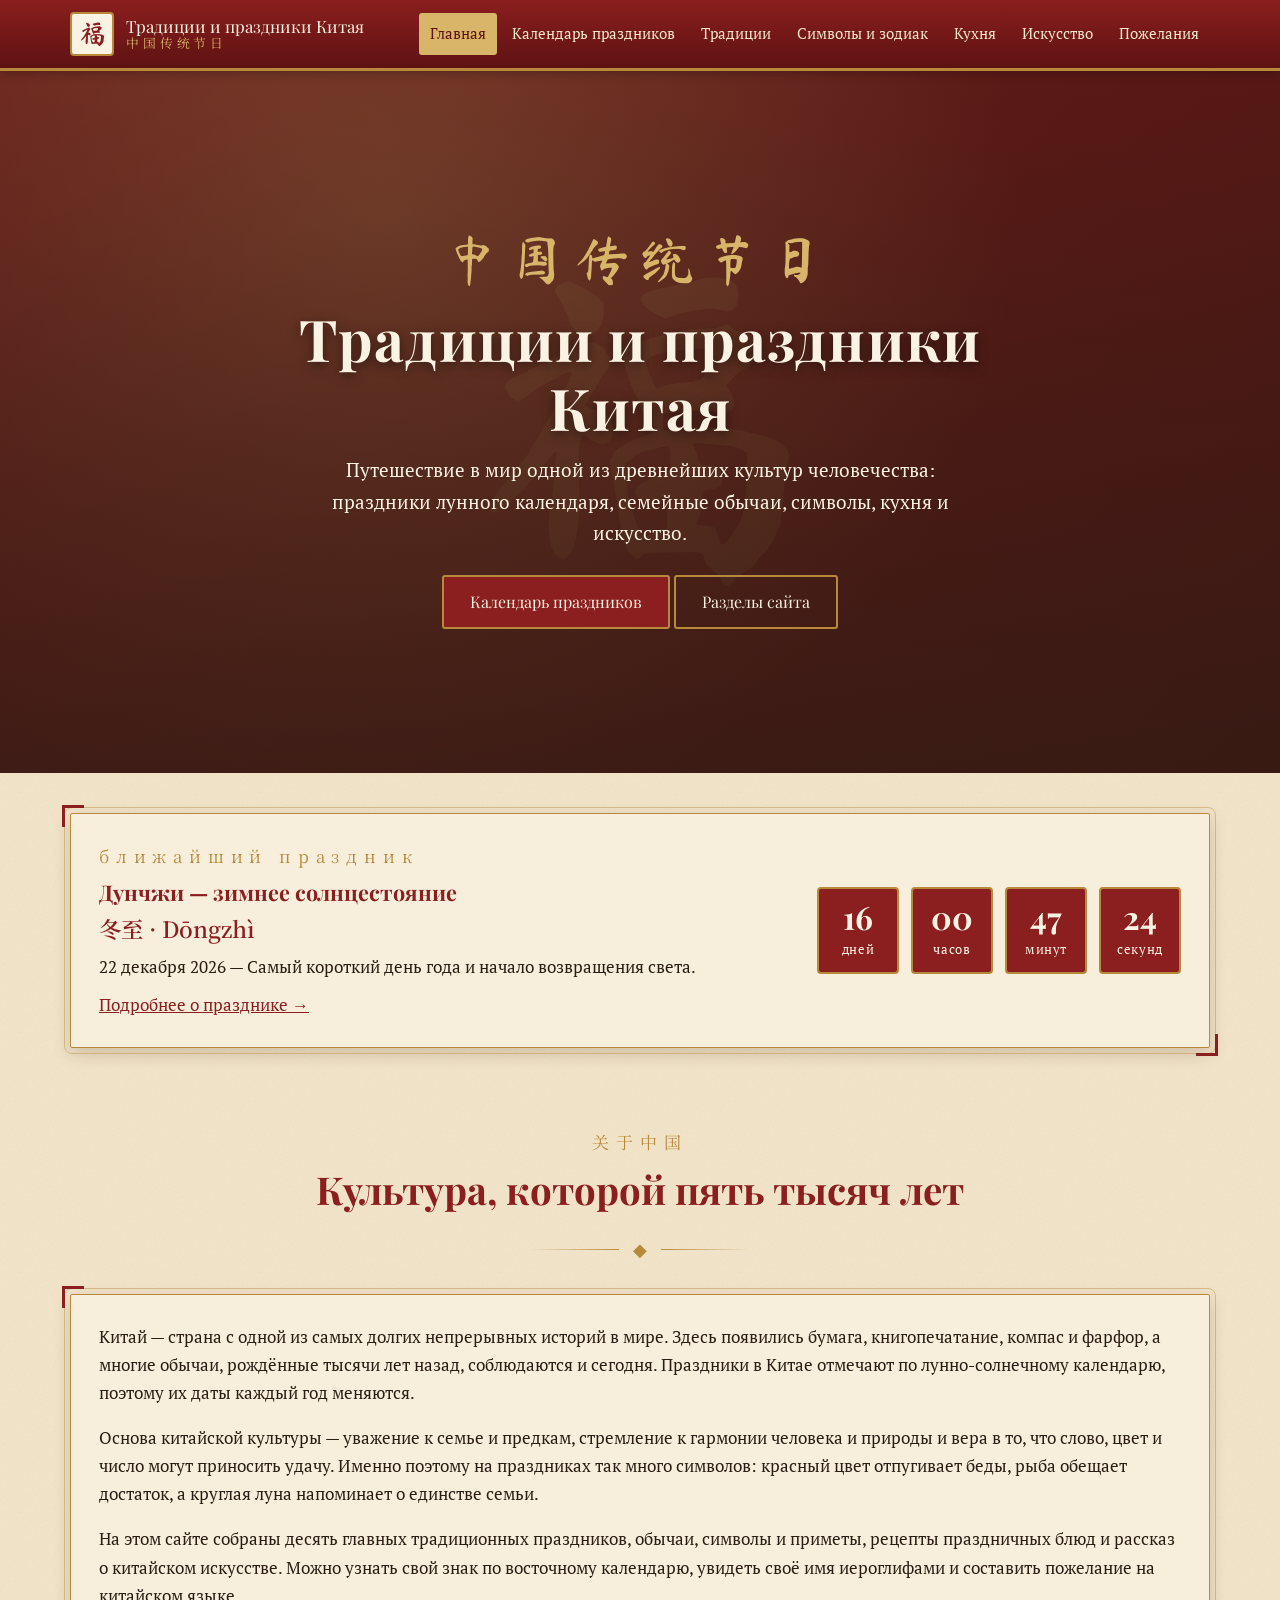
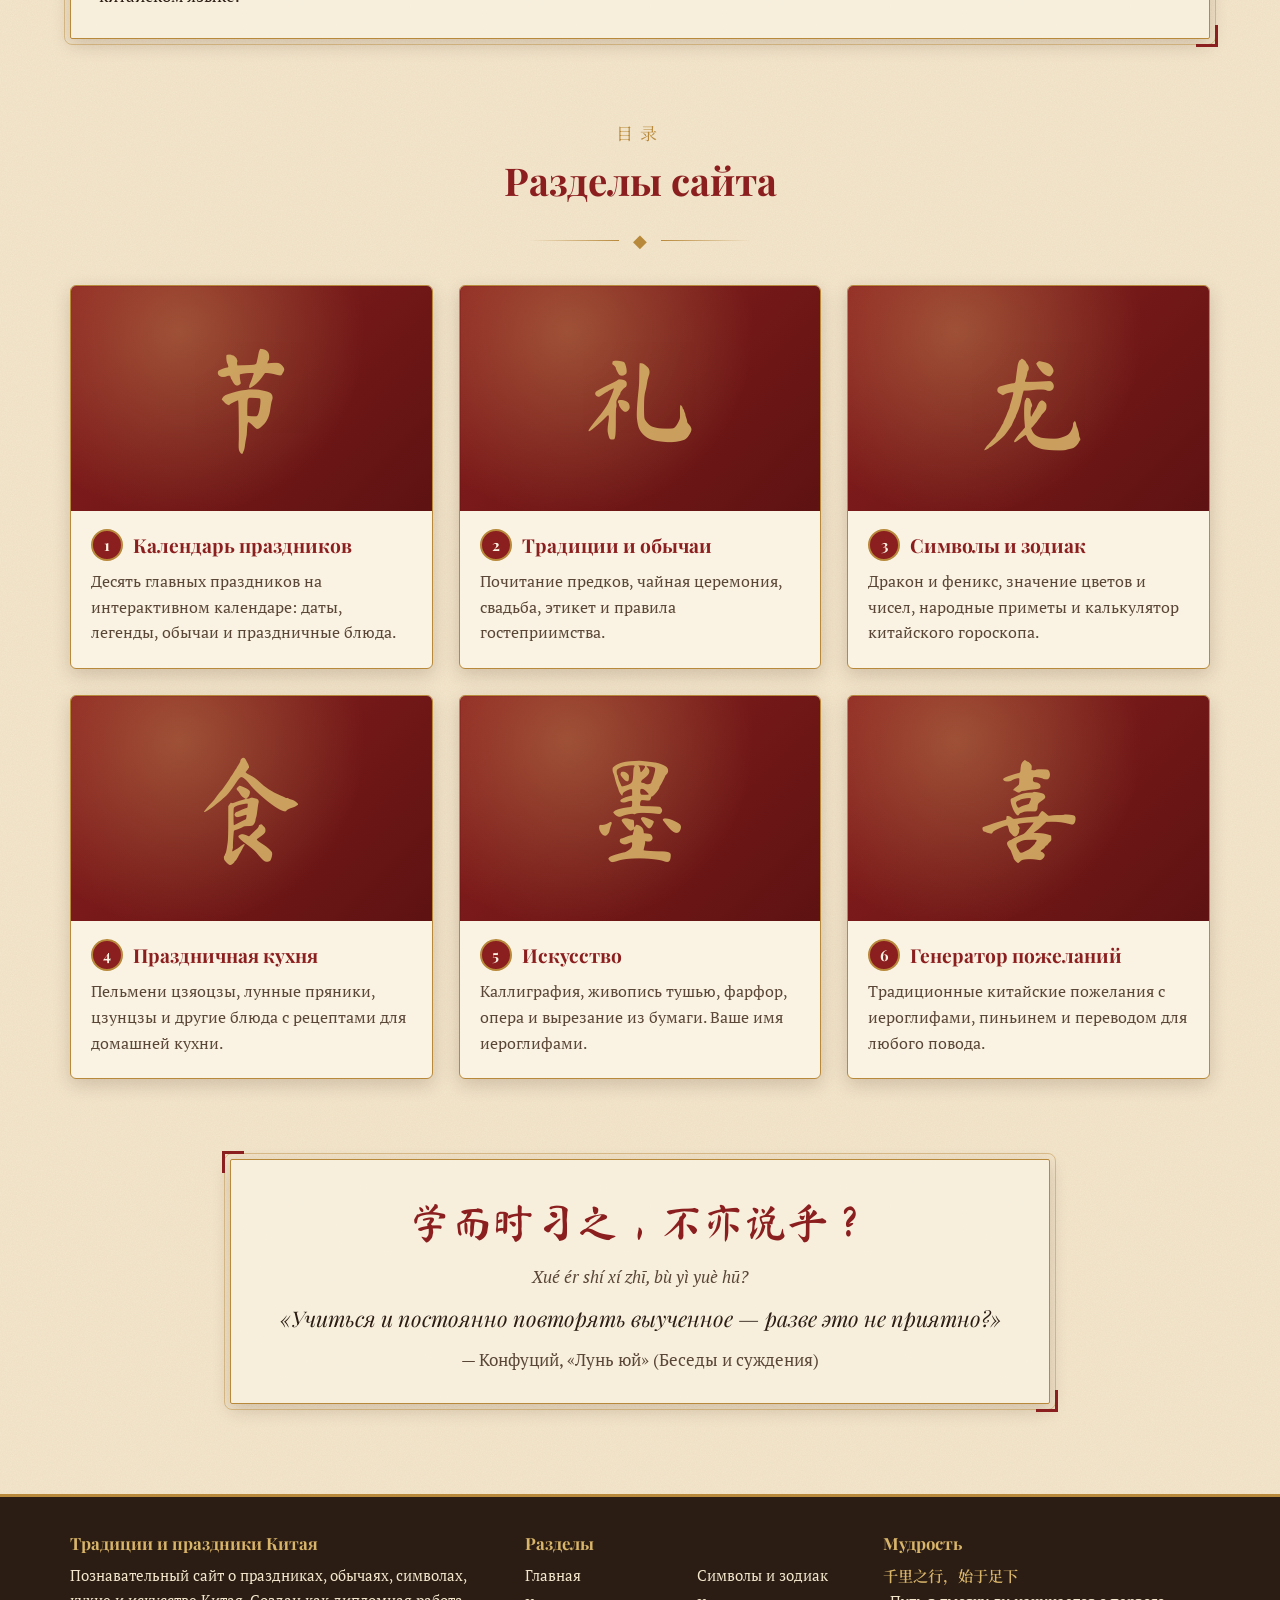
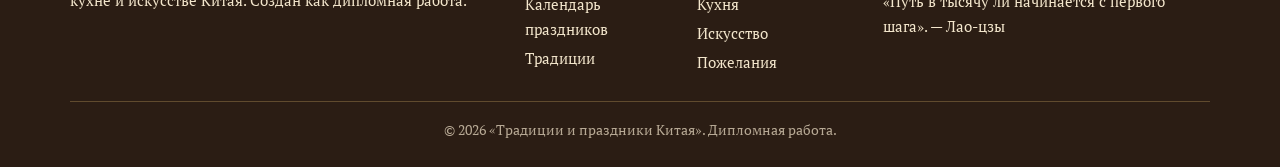
==== index.html @ 83b252d3 "Сайт «Традиции и праздники Китая»: 7 страниц, календарь, гороскоп, кухня, имя по-китайски, пожелания" ====
<!DOCTYPE html>
<html lang="ru">
<head>
  <meta charset="UTF-8">
  <meta name="viewport" content="width=device-width, initial-scale=1.0">
  <title>Главная — Традиции и праздники Китая</title>
  <meta name="description" content="Традиции и праздники Китая: календарь праздников, обычаи, символы, кухня и искусство Китая.">
  <link rel="icon" href="assets/favicon.svg" type="image/svg+xml">
  <link rel="preconnect" href="https://fonts.googleapis.com">
  <link rel="preconnect" href="https://fonts.gstatic.com" crossorigin>
  <link href="https://fonts.googleapis.com/css2?family=Ma+Shan+Zheng&family=Noto+Serif+SC:wght@400;600&family=PT+Serif:ital,wght@0,400;0,700;1,400&family=Playfair+Display:wght@500;700&display=swap" rel="stylesheet">
  <link rel="stylesheet" href="css/style.css">
</head>
<body>
  <header class="site-header">
    <div class="container">
      <a class="logo" href="index.html">
        <span class="logo-seal">福</span>
        <span class="logo-text">Традиции и праздники Китая<small>中国传统节日</small></span>
      </a>
      <button class="nav-toggle" aria-label="Открыть меню" aria-expanded="false">☰</button>
      <nav class="nav">
        <ul>
          <li><a href="index.html" class="active">Главная</a></li>
          <li><a href="holidays.html">Календарь праздников</a></li>
          <li><a href="traditions.html">Традиции</a></li>
          <li><a href="symbols.html">Символы и зодиак</a></li>
          <li><a href="cuisine.html">Кухня</a></li>
          <li><a href="art.html">Искусство</a></li>
          <li><a href="wishes.html">Пожелания</a></li>
        </ul>
      </nav>
    </div>
  </header>

  <main>
    <section class="hero">
      <div class="photo" data-img="assets/img/hero.jpg" data-glyph="福"></div>
      <div class="hero-content">
        <div class="hero-cn">中国传统节日</div>
        <h1>Традиции и праздники Китая</h1>
        <p>Путешествие в мир одной из древнейших культур человечества: праздники лунного календаря, семейные обычаи, символы, кухня и искусство.</p>
        <a class="btn" href="holidays.html">Календарь праздников</a>
        <a class="btn btn-outline" href="#sections">Разделы сайта</a>
      </div>
    </section>

    <section>
      <div class="container">
        <div class="frame countdown reveal" data-countdown>
          <div class="countdown-info">
            <span class="eyebrow">ближайший праздник</span>
            <h3 class="cd-name">Праздник</h3>
            <div class="cn cd-cn"></div>
            <p class="cd-date" style="margin:6px 0 10px"></p>
            <a class="cd-link" href="holidays.html">Подробнее о празднике →</a>
          </div>
          <div class="countdown-timer" aria-live="polite">
            <div class="cd-unit"><b data-days>0</b><span>дней</span></div>
            <div class="cd-unit"><b data-hours>00</b><span>часов</span></div>
            <div class="cd-unit"><b data-minutes>00</b><span>минут</span></div>
            <div class="cd-unit"><b data-seconds>00</b><span>секунд</span></div>
          </div>
        </div>
      </div>
    </section>

    <section>
      <div class="container">
        <div class="section-title reveal">
          <span class="eyebrow">关于中国</span>
          <h2>Культура, которой пять тысяч лет</h2>
          <div class="divider"><span>◆</span></div>
        </div>
        <div class="frame reveal">
          <p>Китай — страна с одной из самых долгих непрерывных историй в мире. Здесь появились бумага, книгопечатание, компас и фарфор, а многие обычаи, рождённые тысячи лет назад, соблюдаются и сегодня. Праздники в Китае отмечают по лунно-солнечному календарю, поэтому их даты каждый год меняются.</p>
          <p>Основа китайской культуры — уважение к семье и предкам, стремление к гармонии человека и природы и вера в то, что слово, цвет и число могут приносить удачу. Именно поэтому на праздниках так много символов: красный цвет отпугивает беды, рыба обещает достаток, а круглая луна напоминает о единстве семьи.</p>
          <p style="margin:0">На этом сайте собраны десять главных традиционных праздников, обычаи, символы и приметы, рецепты праздничных блюд и рассказ о китайском искусстве. Можно узнать свой знак по восточному календарю, увидеть своё имя иероглифами и составить пожелание на китайском языке.</p>
        </div>
      </div>
    </section>

    <section id="sections">
      <div class="container">
        <div class="section-title reveal">
          <span class="eyebrow">目录</span>
          <h2>Разделы сайта</h2>
          <div class="divider"><span>◆</span></div>
        </div>
        <div class="cards cards-3">
          <a class="card reveal" href="holidays.html">
            <div class="photo" data-img="assets/img/holidays.jpg" data-glyph="节"></div>
            <div class="card-body">
              <div class="card-title"><span class="num">1</span><h3>Календарь праздников</h3></div>
              <p>Десять главных праздников на интерактивном календаре: даты, легенды, обычаи и праздничные блюда.</p>
            </div>
          </a>
          <a class="card reveal" href="traditions.html">
            <div class="photo" data-img="assets/img/traditions.jpg" data-glyph="礼"></div>
            <div class="card-body">
              <div class="card-title"><span class="num">2</span><h3>Традиции и обычаи</h3></div>
              <p>Почитание предков, чайная церемония, свадьба, этикет и правила гостеприимства.</p>
            </div>
          </a>
          <a class="card reveal" href="symbols.html">
            <div class="photo" data-img="assets/img/symbols.jpg" data-glyph="龙"></div>
            <div class="card-body">
              <div class="card-title"><span class="num">3</span><h3>Символы и зодиак</h3></div>
              <p>Дракон и феникс, значение цветов и чисел, народные приметы и калькулятор китайского гороскопа.</p>
            </div>
          </a>
          <a class="card reveal" href="cuisine.html">
            <div class="photo" data-img="assets/img/cuisine.jpg" data-glyph="食"></div>
            <div class="card-body">
              <div class="card-title"><span class="num">4</span><h3>Праздничная кухня</h3></div>
              <p>Пельмени цзяоцзы, лунные пряники, цзунцзы и другие блюда с рецептами для домашней кухни.</p>
            </div>
          </a>
          <a class="card reveal" href="art.html">
            <div class="photo" data-img="assets/img/art.jpg" data-glyph="墨"></div>
            <div class="card-body">
              <div class="card-title"><span class="num">5</span><h3>Искусство</h3></div>
              <p>Каллиграфия, живопись тушью, фарфор, опера и вырезание из бумаги. Ваше имя иероглифами.</p>
            </div>
          </a>
          <a class="card reveal" href="wishes.html">
            <div class="photo" data-img="assets/img/wishes.jpg" data-glyph="喜"></div>
            <div class="card-body">
              <div class="card-title"><span class="num">6</span><h3>Генератор пожеланий</h3></div>
              <p>Традиционные китайские пожелания с иероглифами, пиньинем и переводом для любого повода.</p>
            </div>
          </a>
        </div>
      </div>
    </section>

    <section>
      <div class="container">
        <div class="frame quote reveal">
          <div class="cn-quote">学而时习之，不亦说乎？</div>
          <div class="pinyin">Xué ér shí xí zhī, bù yì yuè hū?</div>
          <blockquote>«Учиться и постоянно повторять выученное — разве это не приятно?»</blockquote>
          <cite>— Конфуций, «Лунь юй» (Беседы и суждения)</cite>
        </div>
      </div>
    </section>
  </main>

  <footer class="site-footer">
    <div class="container">
      <div class="footer-grid">
        <div>
          <h4>Традиции и праздники Китая</h4>
          <p>Познавательный сайт о праздниках, обычаях, символах, кухне и искусстве Китая. Создан как дипломная работа.</p>
        </div>
        <div>
          <h4>Разделы</h4>
          <ul>
            <li><a href="index.html">Главная</a></li>
            <li><a href="holidays.html">Календарь праздников</a></li>
            <li><a href="traditions.html">Традиции</a></li>
            <li><a href="symbols.html">Символы и зодиак</a></li>
            <li><a href="cuisine.html">Кухня</a></li>
            <li><a href="art.html">Искусство</a></li>
            <li><a href="wishes.html">Пожелания</a></li>
          </ul>
        </div>
        <div>
          <h4>Мудрость</h4>
          <p><span class="cn">千里之行，始于足下</span><br>«Путь в тысячу ли начинается с первого шага». — Лао-цзы</p>
        </div>
      </div>
      <div class="copyright">© <span id="year">2026</span> «Традиции и праздники Китая». Дипломная работа.</div>
    </div>
  </footer>

  <button class="to-top" aria-label="Наверх" title="Наверх">上</button>

  <script src="js/holidays-data.js"></script>
  <script src="js/main.js"></script>
  <script>document.getElementById("year").textContent = new Date().getFullYear();</script>
</body>
</html>
---- css/style.css ----
/* =========================================================
   «Традиции и праздники Китая» — общий стиль сайта
   Палитра: пергамент, бордовый, золото, тушь
   ========================================================= */

:root {
  --parchment: #f3e6cc;
  --parchment-light: #faf3e3;
  --parchment-dark: #e6d3ae;
  --burgundy: #8b1e1e;
  --burgundy-dark: #5e1212;
  --gold: #b8893b;
  --gold-light: #d9b56a;
  --ink: #2b1d14;
  --ink-soft: #5a4636;
  --jade: #3f6b5a;

  --font-head: "Playfair Display", "PT Serif", Georgia, serif;
  --font-body: "PT Serif", Georgia, serif;
  --font-brush: "Ma Shan Zheng", "Noto Serif SC", serif;
  --font-cn: "Noto Serif SC", "Songti SC", serif;

  --radius: 6px;
  --shadow: 0 6px 18px rgba(60, 30, 10, 0.18);
  --container: 1180px;
}

*,
*::before,
*::after { box-sizing: border-box; }

html { scroll-behavior: smooth; }

body {
  margin: 0;
  font-family: var(--font-body);
  font-size: 17px;
  line-height: 1.65;
  color: var(--ink);
  background-color: var(--parchment);
  /* бумажная фактура */
  background-image:
    url("data:image/svg+xml,%3Csvg xmlns='http://www.w3.org/2000/svg' width='240' height='240'%3E%3Cfilter id='n'%3E%3CfeTurbulence type='fractalNoise' baseFrequency='0.8' numOctaves='3' stitchTiles='stitch'/%3E%3CfeColorMatrix values='0 0 0 0 0.45 0 0 0 0 0.3 0 0 0 0 0.15 0 0 0 0.09 0'/%3E%3C/filter%3E%3Crect width='100%25' height='100%25' filter='url(%23n)'/%3E%3C/svg%3E"),
    linear-gradient(180deg, var(--parchment-light) 0%, var(--parchment) 400px);
  background-repeat: repeat, no-repeat;
}

img { max-width: 100%; display: block; }
a { color: var(--burgundy); }
a:hover { color: var(--burgundy-dark); }

h1, h2, h3, h4 {
  font-family: var(--font-head);
  color: var(--burgundy);
  line-height: 1.2;
  margin: 0 0 0.6em;
}
h1 { font-size: clamp(2.2rem, 5vw, 3.6rem); letter-spacing: 0.02em; }
h2 { font-size: clamp(1.7rem, 3.5vw, 2.4rem); }
h3 { font-size: 1.35rem; }
p { margin: 0 0 1em; }

.cn {
  font-family: var(--font-cn);
  color: var(--burgundy);
  font-weight: 600;
}
.brush { font-family: var(--font-brush); font-weight: 400; }
.pinyin { font-style: italic; color: var(--ink-soft); }

.container {
  width: 100%;
  max-width: var(--container);
  margin: 0 auto;
  padding: 0 20px;
}

/* ---------- Шапка и меню ---------- */
.site-header {
  position: sticky;
  top: 0;
  z-index: 50;
  background: linear-gradient(180deg, var(--burgundy) 0%, var(--burgundy-dark) 100%);
  border-bottom: 3px solid var(--gold);
  box-shadow: 0 2px 10px rgba(0, 0, 0, 0.25);
}
.site-header .container {
  display: flex;
  align-items: center;
  justify-content: space-between;
  gap: 16px;
  min-height: 68px;
}
.logo {
  display: flex;
  align-items: center;
  gap: 12px;
  text-decoration: none;
  color: var(--parchment-light);
}
.logo-seal {
  width: 44px;
  height: 44px;
  display: grid;
  place-items: center;
  background: var(--parchment-light);
  color: var(--burgundy);
  border: 2px solid var(--gold);
  border-radius: 4px;
  font-family: var(--font-brush);
  font-size: 1.7rem;
  line-height: 1;
}
.logo-text {
  font-family: var(--font-head);
  font-size: 1.05rem;
  line-height: 1.15;
  color: var(--parchment-light);
}
.logo-text small {
  display: block;
  font-family: var(--font-cn);
  color: var(--gold-light);
  font-size: 0.8rem;
  letter-spacing: 0.3em;
}
.logo:hover { color: var(--parchment-light); }

.nav ul {
  display: flex;
  gap: 4px;
  list-style: none;
  margin: 0;
  padding: 0;
}
.nav a {
  display: block;
  padding: 8px 11px;
  color: var(--parchment);
  text-decoration: none;
  font-size: 0.95rem;
  border-radius: 3px;
  transition: background 0.2s, color 0.2s;
}
.nav a:hover { background: rgba(255, 255, 255, 0.1); color: #fff; }
.nav a.active {
  color: var(--burgundy-dark);
  background: var(--gold-light);
}
.nav-toggle {
  display: none;
  background: none;
  border: 2px solid var(--gold);
  color: var(--parchment);
  width: 44px;
  height: 40px;
  border-radius: 4px;
  font-size: 1.3rem;
  cursor: pointer;
}

/* ---------- Заголовок страницы ---------- */
.page-hero {
  position: relative;
  padding: 70px 0 60px;
  text-align: center;
  overflow: hidden;
}
.page-hero .hero-glyph {
  position: absolute;
  right: 4%;
  top: 50%;
  transform: translateY(-50%);
  font-family: var(--font-brush);
  font-size: clamp(8rem, 22vw, 16rem);
  color: var(--burgundy);
  opacity: 0.08;
  line-height: 1;
  pointer-events: none;
}
.page-hero p.lead {
  max-width: 760px;
  margin: 0 auto;
  font-size: 1.15rem;
  color: var(--ink-soft);
}
.eyebrow {
  display: inline-block;
  font-family: var(--font-cn);
  letter-spacing: 0.4em;
  color: var(--gold);
  margin-bottom: 10px;
}

/* Орнамент-разделитель */
.divider {
  display: flex;
  align-items: center;
  justify-content: center;
  gap: 14px;
  margin: 18px auto 26px;
  color: var(--gold);
}
.divider::before,
.divider::after {
  content: "";
  width: 90px;
  height: 1px;
  background: linear-gradient(90deg, transparent, var(--gold));
}
.divider::after { transform: scaleX(-1); }
.divider span { font-size: 1.1rem; }

/* ---------- Рамка «как на свитке» ---------- */
.frame {
  position: relative;
  background: rgba(250, 243, 227, 0.75);
  border: 1px solid var(--gold);
  outline: 1px solid rgba(184, 137, 59, 0.45);
  outline-offset: 5px;
  border-radius: 2px;
  padding: 28px;
  box-shadow: var(--shadow);
}
.frame::before,
.frame::after {
  content: "";
  position: absolute;
  width: 22px;
  height: 22px;
  border: 3px solid var(--burgundy);
}
.frame::before { top: -9px; left: -9px; border-right: 0; border-bottom: 0; }
.frame::after { bottom: -9px; right: -9px; border-left: 0; border-top: 0; }

section { padding: 40px 0; }
.section-title { text-align: center; margin-bottom: 30px; }

/* ---------- Изображения с запасным вариантом ---------- */
.photo {
  position: relative;
  background:
    radial-gradient(circle at 30% 20%, rgba(217, 181, 106, 0.35), transparent 60%),
    linear-gradient(135deg, var(--burgundy) 0%, var(--burgundy-dark) 100%);
  background-size: cover;
  background-position: center;
  overflow: hidden;
}
.photo::after {
  content: attr(data-glyph);
  position: absolute;
  inset: 0;
  display: grid;
  place-items: center;
  font-family: var(--font-brush);
  font-size: clamp(4rem, 9vw, 7rem);
  color: var(--gold-light);
  opacity: 0.85;
}
.photo.has-img::after { content: none; }

/* ---------- Главная: hero ---------- */
.hero {
  position: relative;
  min-height: 78vh;
  display: grid;
  place-items: center;
  text-align: center;
  color: var(--parchment-light);
  overflow: hidden;
}
.hero .photo {
  position: absolute;
  inset: 0;
}
.hero .photo::after { font-size: clamp(10rem, 30vw, 22rem); opacity: 0.15; }
.hero::before {
  content: "";
  position: absolute;
  inset: 0;
  z-index: 1;
  background: linear-gradient(180deg, rgba(43, 29, 20, 0.35) 0%, rgba(43, 29, 20, 0.75) 100%);
}
.hero-content {
  position: relative;
  z-index: 2;
  padding: 60px 20px;
  max-width: 900px;
}
.hero h1 {
  color: var(--parchment-light);
  text-shadow: 0 3px 12px rgba(0, 0, 0, 0.5);
  margin-bottom: 0.2em;
}
.hero .hero-cn {
  font-family: var(--font-brush);
  font-size: clamp(2rem, 5vw, 3.4rem);
  color: var(--gold-light);
  letter-spacing: 0.2em;
}
.hero p { font-size: 1.2rem; max-width: 680px; margin: 10px auto 26px; }

.btn {
  display: inline-block;
  padding: 12px 26px;
  font-family: var(--font-head);
  font-size: 1rem;
  color: var(--parchment-light);
  background: var(--burgundy);
  border: 2px solid var(--gold);
  border-radius: 3px;
  text-decoration: none;
  cursor: pointer;
  transition: background 0.2s, transform 0.2s;
}
.btn:hover { background: var(--burgundy-dark); color: #fff; transform: translateY(-2px); }
.btn-outline {
  background: transparent;
  color: var(--burgundy);
}
.btn-outline:hover { background: var(--burgundy); }
.hero .btn-outline { color: var(--parchment-light); }

/* ---------- Обратный отсчёт ---------- */
.countdown {
  display: flex;
  flex-wrap: wrap;
  gap: 24px;
  align-items: center;
  justify-content: space-between;
}
.countdown-info h3 { margin-bottom: 4px; }
.countdown-info .cn { font-size: 1.4rem; }
.countdown-timer {
  display: flex;
  gap: 12px;
}
.cd-unit {
  min-width: 82px;
  padding: 10px 8px;
  text-align: center;
  background: var(--burgundy);
  color: var(--parchment-light);
  border: 2px solid var(--gold);
  border-radius: 4px;
}
.cd-unit b {
  display: block;
  font-family: var(--font-head);
  font-size: 2rem;
  line-height: 1.1;
}
.cd-unit span { font-size: 0.8rem; letter-spacing: 0.05em; }

/* ---------- Карточки разделов ---------- */
.cards {
  display: grid;
  grid-template-columns: repeat(auto-fill, minmax(260px, 1fr));
  gap: 26px;
}
.card {
  display: flex;
  flex-direction: column;
  background: var(--parchment-light);
  border: 1px solid var(--gold);
  border-radius: var(--radius);
  overflow: hidden;
  box-shadow: var(--shadow);
  text-decoration: none;
  color: var(--ink);
  transition: transform 0.25s, box-shadow 0.25s;
}
a.card:hover { transform: translateY(-5px); box-shadow: 0 12px 26px rgba(60, 30, 10, 0.25); color: var(--ink); }
.card .photo { aspect-ratio: 16 / 10; }
.card-body { padding: 18px 20px 22px; flex: 1; }
.card-title {
  display: flex;
  align-items: center;
  gap: 10px;
  margin-bottom: 8px;
}
.card-title h3 { margin: 0; font-size: 1.2rem; }
.num {
  flex: none;
  width: 32px;
  height: 32px;
  display: grid;
  place-items: center;
  border-radius: 50%;
  background: var(--burgundy);
  color: var(--parchment-light);
  border: 2px solid var(--gold);
  font-family: var(--font-head);
  font-weight: 700;
  font-size: 0.95rem;
}
.card p { margin: 0; color: var(--ink-soft); font-size: 0.97rem; }

/* ---------- Цитата ---------- */
.quote {
  text-align: center;
  max-width: 820px;
  margin: 0 auto;
}
.quote .cn-quote {
  font-family: var(--font-brush);
  font-size: clamp(1.8rem, 4vw, 2.6rem);
  color: var(--burgundy);
  margin-bottom: 6px;
}
.quote blockquote {
  margin: 10px 0;
  font-family: var(--font-head);
  font-style: italic;
  font-size: 1.35rem;
}
.quote cite { color: var(--ink-soft); font-style: normal; }

/* ---------- Факты ---------- */
.facts {
  display: grid;
  grid-template-columns: repeat(auto-fit, minmax(200px, 1fr));
  gap: 20px;
  text-align: center;
}
.fact b {
  display: block;
  font-family: var(--font-head);
  font-size: 2.3rem;
  color: var(--burgundy);
}
.fact span { color: var(--ink-soft); }

/* ---------- Статьи (традиции, искусство) ---------- */
.article {
  display: grid;
  grid-template-columns: 340px 1fr;
  gap: 32px;
  align-items: start;
  margin-bottom: 46px;
}
.article:nth-of-type(even) { grid-template-columns: 1fr 340px; }
.article:nth-of-type(even) .photo { order: 2; }
.article .photo {
  aspect-ratio: 4 / 3;
  border: 1px solid var(--gold);
  border-radius: var(--radius);
  box-shadow: var(--shadow);
}
.article h2 { font-size: 1.7rem; display: flex; align-items: baseline; gap: 12px; flex-wrap: wrap; }
.article h2 .cn { font-size: 1.3rem; }
.article ul { padding-left: 22px; margin: 0 0 1em; }
.article li { margin-bottom: 4px; }

.note {
  border-left: 4px solid var(--gold);
  background: rgba(217, 181, 106, 0.15);
  padding: 12px 16px;
  border-radius: 0 4px 4px 0;
  font-size: 0.97rem;
}

/* ---------- Аккордеон ---------- */
.accordion details {
  background: var(--parchment-light);
  border: 1px solid var(--gold);
  border-radius: var(--radius);
  margin-bottom: 12px;
  box-shadow: 0 3px 8px rgba(60, 30, 10, 0.08);
}
.accordion summary {
  cursor: pointer;
  list-style: none;
  padding: 16px 20px;
  font-family: var(--font-head);
  font-size: 1.15rem;
  color: var(--burgundy);
  display: flex;
  justify-content: space-between;
  align-items: center;
  gap: 12px;
}
.accordion summary::-webkit-details-marker { display: none; }
.accordion summary::after {
  content: "+";
  font-size: 1.5rem;
  color: var(--gold);
  transition: transform 0.2s;
}
.accordion details[open] summary::after { transform: rotate(45deg); }
.accordion .acc-body { padding: 0 20px 18px; }

/* ---------- Сетка символов ---------- */
.symbols {
  display: grid;
  grid-template-columns: repeat(auto-fill, minmax(250px, 1fr));
  gap: 22px;
}
.symbol {
  background: var(--parchment-light);
  border: 1px solid var(--gold);
  border-radius: var(--radius);
  padding: 22px;
  text-align: center;
  box-shadow: var(--shadow);
}
.seal {
  width: 84px;
  height: 84px;
  margin: 0 auto 12px;
  display: grid;
  place-items: center;
  background: var(--burgundy);
  color: var(--parchment-light);
  border-radius: 6px;
  font-family: var(--font-brush);
  font-size: 3rem;
  line-height: 1;
  box-shadow: inset 0 0 0 3px var(--burgundy), inset 0 0 0 5px var(--gold-light);
}
.symbol h3 { margin-bottom: 4px; }
.symbol p { font-size: 0.95rem; color: var(--ink-soft); margin: 0; }

/* ---------- Формы ---------- */
.form-row {
  display: flex;
  flex-wrap: wrap;
  gap: 14px;
  align-items: flex-end;
  margin-bottom: 18px;
}
.field { display: flex; flex-direction: column; gap: 6px; flex: 1 1 200px; }
.field label { font-weight: 700; font-size: 0.95rem; }
input[type="text"],
input[type="date"],
select {
  font: inherit;
  padding: 10px 12px;
  color: var(--ink);
  background: #fffaf0;
  border: 1px solid var(--gold);
  border-radius: 4px;
}
input:focus,
select:focus,
button:focus-visible,
a:focus-visible {
  outline: 2px solid var(--burgundy);
  outline-offset: 2px;
}

.result {
  margin-top: 10px;
  display: none;
}
.result.show { display: block; animation: fadeUp 0.5s ease; }

/* Зодиак */
.zodiac-result {
  display: grid;
  grid-template-columns: 160px 1fr;
  gap: 24px;
  align-items: center;
}
.zodiac-result .seal { width: 150px; height: 150px; font-size: 5.5rem; margin: 0; }
.tags { display: flex; flex-wrap: wrap; gap: 8px; margin: 8px 0 12px; }
.tag {
  padding: 3px 12px;
  border: 1px solid var(--gold);
  border-radius: 20px;
  font-size: 0.88rem;
  background: rgba(217, 181, 106, 0.18);
}
.zodiac-ring {
  display: grid;
  grid-template-columns: repeat(6, 1fr);
  gap: 10px;
  margin-top: 26px;
}
.zodiac-ring div {
  text-align: center;
  padding: 10px 4px;
  border: 1px solid rgba(184, 137, 59, 0.6);
  border-radius: 4px;
  background: var(--parchment-light);
  font-size: 0.85rem;
  transition: background 0.2s, color 0.2s;
}
.zodiac-ring div b {
  display: block;
  font-family: var(--font-brush);
  font-size: 1.8rem;
  font-weight: 400;
  color: var(--burgundy);
  line-height: 1.2;
}
.zodiac-ring div.current { background: var(--burgundy); color: var(--parchment-light); }
.zodiac-ring div.current b { color: var(--gold-light); }

/* ---------- Календарь праздников ---------- */
.toolbar {
  display: flex;
  flex-wrap: wrap;
  gap: 10px;
  justify-content: center;
  margin-bottom: 24px;
}
.chip {
  font: inherit;
  font-size: 0.95rem;
  padding: 7px 16px;
  background: var(--parchment-light);
  color: var(--burgundy);
  border: 1px solid var(--gold);
  border-radius: 20px;
  cursor: pointer;
  transition: background 0.2s, color 0.2s;
}
.chip:hover { background: rgba(217, 181, 106, 0.3); }
.chip.active { background: var(--burgundy); color: var(--parchment-light); }

.calendar {
  display: grid;
  grid-template-columns: repeat(4, 1fr);
  gap: 14px;
}
.month {
  min-height: 130px;
  padding: 12px;
  background: var(--parchment-light);
  border: 1px solid rgba(184, 137, 59, 0.6);
  border-radius: var(--radius);
}
.month h4 {
  font-size: 1rem;
  margin-bottom: 8px;
  display: flex;
  justify-content: space-between;
  color: var(--ink);
}
.month h4 small { font-family: var(--font-cn); color: var(--gold); font-weight: 400; }
.month.season-winter { border-top: 4px solid #6c7a89; }
.month.season-spring { border-top: 4px solid var(--jade); }
.month.season-summer { border-top: 4px solid #c0712b; }
.month.season-autumn { border-top: 4px solid var(--burgundy); }
.hol-btn {
  display: flex;
  width: 100%;
  align-items: center;
  gap: 8px;
  margin-bottom: 6px;
  padding: 6px 8px;
  font: inherit;
  font-size: 0.88rem;
  text-align: left;
  color: var(--parchment-light);
  background: var(--burgundy);
  border: 1px solid var(--gold);
  border-radius: 4px;
  cursor: pointer;
  transition: transform 0.15s, background 0.2s;
}
.hol-btn:hover { background: var(--burgundy-dark); transform: translateX(3px); }
.hol-btn b { font-family: var(--font-head); }
.hol-btn .d { margin-left: auto; color: var(--gold-light); white-space: nowrap; }
.hol-btn.dim { opacity: 0.25; }
.month .empty { font-size: 0.85rem; color: rgba(90, 70, 54, 0.6); font-style: italic; }

.holiday-detail {
  margin-top: 34px;
  display: none;
}
.holiday-detail.show { display: block; animation: fadeUp 0.5s ease; }
.hd-head {
  display: flex;
  gap: 22px;
  align-items: center;
  flex-wrap: wrap;
  margin-bottom: 16px;
}
.hd-head .seal { margin: 0; width: 110px; height: 110px; font-size: 3.6rem; }
.hd-head h2 { margin: 0 0 4px; }
.hd-grid {
  display: grid;
  grid-template-columns: repeat(3, 1fr);
  gap: 20px;
  margin-top: 16px;
}
.hd-grid h4 { font-size: 1.05rem; margin-bottom: 6px; }
.hd-grid ul { padding-left: 20px; margin: 0; font-size: 0.97rem; }
.mini-countdown {
  display: inline-block;
  margin-top: 6px;
  padding: 4px 12px;
  background: var(--gold-light);
  color: var(--burgundy-dark);
  border-radius: 20px;
  font-size: 0.92rem;
  font-weight: 700;
}

/* ---------- Кухня ---------- */
.dish .card-body h3 { margin-bottom: 4px; }
.dish .meta {
  display: flex;
  flex-wrap: wrap;
  gap: 10px;
  margin: 8px 0 14px;
  font-size: 0.87rem;
  color: var(--ink-soft);
}
.dish .btn { padding: 8px 18px; font-size: 0.92rem; }
.modal {
  position: fixed;
  inset: 0;
  z-index: 100;
  display: none;
  align-items: center;
  justify-content: center;
  padding: 20px;
  background: rgba(30, 18, 10, 0.65);
}
.modal.show { display: flex; }
.modal-box {
  position: relative;
  width: 100%;
  max-width: 760px;
  max-height: 88vh;
  overflow-y: auto;
  animation: fadeUp 0.35s ease;
}
.modal-close {
  position: absolute;
  top: 10px;
  right: 12px;
  width: 38px;
  height: 38px;
  font-size: 1.5rem;
  line-height: 1;
  color: var(--burgundy);
  background: none;
  border: 1px solid var(--gold);
  border-radius: 50%;
  cursor: pointer;
}
.recipe-cols {
  display: grid;
  grid-template-columns: 1fr 1.4fr;
  gap: 26px;
}
.recipe-cols ol { padding-left: 22px; }
.recipe-cols li { margin-bottom: 6px; }

/* ---------- Имя по-китайски ---------- */
.name-result {
  text-align: center;
}
.name-scroll {
  display: inline-flex;
  flex-direction: column;
  align-items: center;
  gap: 4px;
  padding: 30px 26px;
  background: #fffaf0;
  border: 1px solid var(--gold);
  border-top: 14px solid var(--burgundy);
  border-bottom: 14px solid var(--burgundy);
  box-shadow: var(--shadow);
  min-width: 140px;
}
.name-scroll .ch {
  font-family: var(--font-brush);
  font-size: 4rem;
  line-height: 1.1;
  color: var(--ink);
}
.name-scroll .ch small {
  display: block;
  font-family: var(--font-body);
  font-size: 0.85rem;
  color: var(--ink-soft);
  font-style: italic;
}
.name-scroll .stamp {
  margin-top: 10px;
  padding: 4px 6px;
  font-family: var(--font-brush);
  font-size: 1.2rem;
  color: var(--parchment-light);
  background: var(--burgundy);
  border-radius: 3px;
}

/* ---------- Пожелания ---------- */
.wish-card {
  position: relative;
  max-width: 640px;
  margin: 0 auto;
  padding: 44px 34px 36px;
  text-align: center;
  color: var(--parchment-light);
  background:
    radial-gradient(circle at 50% 0%, rgba(217, 181, 106, 0.35), transparent 60%),
    linear-gradient(160deg, var(--burgundy) 0%, var(--burgundy-dark) 100%);
  border: 2px solid var(--gold);
  outline: 1px solid var(--gold);
  outline-offset: -10px;
  border-radius: 4px;
  box-shadow: var(--shadow);
}
.wish-card .w-cn {
  font-family: var(--font-brush);
  font-size: clamp(2.4rem, 6vw, 3.6rem);
  line-height: 1.25;
  color: var(--gold-light);
}
.wish-card .w-py { font-style: italic; color: #f1dfb8; margin: 6px 0 14px; }
.wish-card .w-ru { font-family: var(--font-head); font-size: 1.25rem; }
.wish-card .w-text { margin-top: 14px; font-size: 1.02rem; color: #f6ead3; }
.wish-actions { display: flex; flex-wrap: wrap; gap: 12px; justify-content: center; margin-top: 20px; }
.toast {
  position: fixed;
  left: 50%;
  bottom: 30px;
  z-index: 120;
  transform: translateX(-50%) translateY(20px);
  padding: 10px 20px;
  background: var(--ink);
  color: var(--parchment-light);
  border-radius: 4px;
  opacity: 0;
  pointer-events: none;
  transition: opacity 0.3s, transform 0.3s;
}
.toast.show { opacity: 1; transform: translateX(-50%) translateY(0); }

/* ---------- Подвал ---------- */
.site-footer {
  margin-top: 50px;
  padding: 36px 0 26px;
  color: var(--parchment);
  background: var(--ink);
  border-top: 3px solid var(--gold);
  font-size: 0.95rem;
}
.footer-grid {
  display: grid;
  grid-template-columns: 1.3fr 1fr 1fr;
  gap: 30px;
}
.site-footer .cn { color: var(--gold-light); }
.site-footer h4 { color: var(--gold-light); font-size: 1.05rem; }
.site-footer a { color: var(--parchment); text-decoration: none; }
.site-footer a:hover { color: var(--gold-light); }
.site-footer ul { list-style: none; padding: 0; margin: 0; columns: 2; }
.site-footer li { margin-bottom: 4px; }
.copyright {
  margin-top: 24px;
  padding-top: 16px;
  border-top: 1px solid rgba(217, 181, 106, 0.3);
  text-align: center;
  color: rgba(243, 230, 204, 0.7);
  font-size: 0.88rem;
}

/* ---------- Кнопка «Наверх» ---------- */
.to-top {
  position: fixed;
  right: 22px;
  bottom: 22px;
  z-index: 60;
  width: 52px;
  height: 52px;
  display: grid;
  place-items: center;
  font-family: var(--font-brush);
  font-size: 1.6rem;
  color: var(--parchment-light);
  background: var(--burgundy);
  border: 2px solid var(--gold);
  border-radius: 50%;
  box-shadow: var(--shadow);
  cursor: pointer;
  opacity: 0;
  visibility: hidden;
  transform: translateY(16px);
  transition: opacity 0.3s, transform 0.3s, visibility 0.3s;
}
.to-top.show { opacity: 1; visibility: visible; transform: translateY(0); }
.to-top:hover { background: var(--burgundy-dark); }

/* ---------- Анимация появления ---------- */
.reveal {
  opacity: 0;
  transform: translateY(30px);
  transition: opacity 0.8s ease, transform 0.8s ease;
}
.reveal.visible { opacity: 1; transform: none; }

@keyframes fadeUp {
  from { opacity: 0; transform: translateY(16px); }
  to { opacity: 1; transform: none; }
}

@media (prefers-reduced-motion: reduce) {
  html { scroll-behavior: auto; }
  .reveal { opacity: 1; transform: none; transition: none; }
  * { animation: none !important; }
}

/* ---------- Адаптивность ---------- */
@media (max-width: 1080px) {
  .nav-toggle { display: block; }
  .nav {
    position: absolute;
    top: 100%;
    left: 0;
    right: 0;
    display: none;
    background: var(--burgundy-dark);
    border-bottom: 3px solid var(--gold);
  }
  .nav.open { display: block; }
  .nav ul { flex-direction: column; padding: 10px 20px 16px; }
  .nav a { padding: 10px 12px; }
  .calendar { grid-template-columns: repeat(3, 1fr); }
}

@media (max-width: 800px) {
  body { font-size: 16px; }
  .article,
  .article:nth-of-type(even) { grid-template-columns: 1fr; }
  .article:nth-of-type(even) .photo { order: 0; }
  .calendar { grid-template-columns: repeat(2, 1fr); }
  .hd-grid,
  .recipe-cols,
  .footer-grid { grid-template-columns: 1fr; }
  .zodiac-result { grid-template-columns: 1fr; justify-items: center; text-align: center; }
  .zodiac-result .tags { justify-content: center; }
  .zodiac-ring { grid-template-columns: repeat(4, 1fr); }
  .frame { padding: 20px; }
  .countdown { justify-content: center; text-align: center; }
}

@media (max-width: 480px) {
  .calendar { grid-template-columns: 1fr; }
  .zodiac-ring { grid-template-columns: repeat(3, 1fr); }
  .cd-unit { min-width: 64px; }
  .cd-unit b { font-size: 1.5rem; }
  .logo-text { font-size: 0.92rem; }
}

/* Отступ под липкую шапку при прокрутке к блоку */
.holiday-detail,
section[id] { scroll-margin-top: 90px; }
button.symbol { width: 100%; transition: transform 0.2s; }
button.symbol:hover { transform: translateY(-4px); }

/* Шесть разделов на главной — по три в ряд */
.cards-3 { grid-template-columns: repeat(3, 1fr); }
@media (max-width: 900px) { .cards-3 { grid-template-columns: repeat(2, 1fr); } }
@media (max-width: 560px) { .cards-3 { grid-template-columns: 1fr; } }
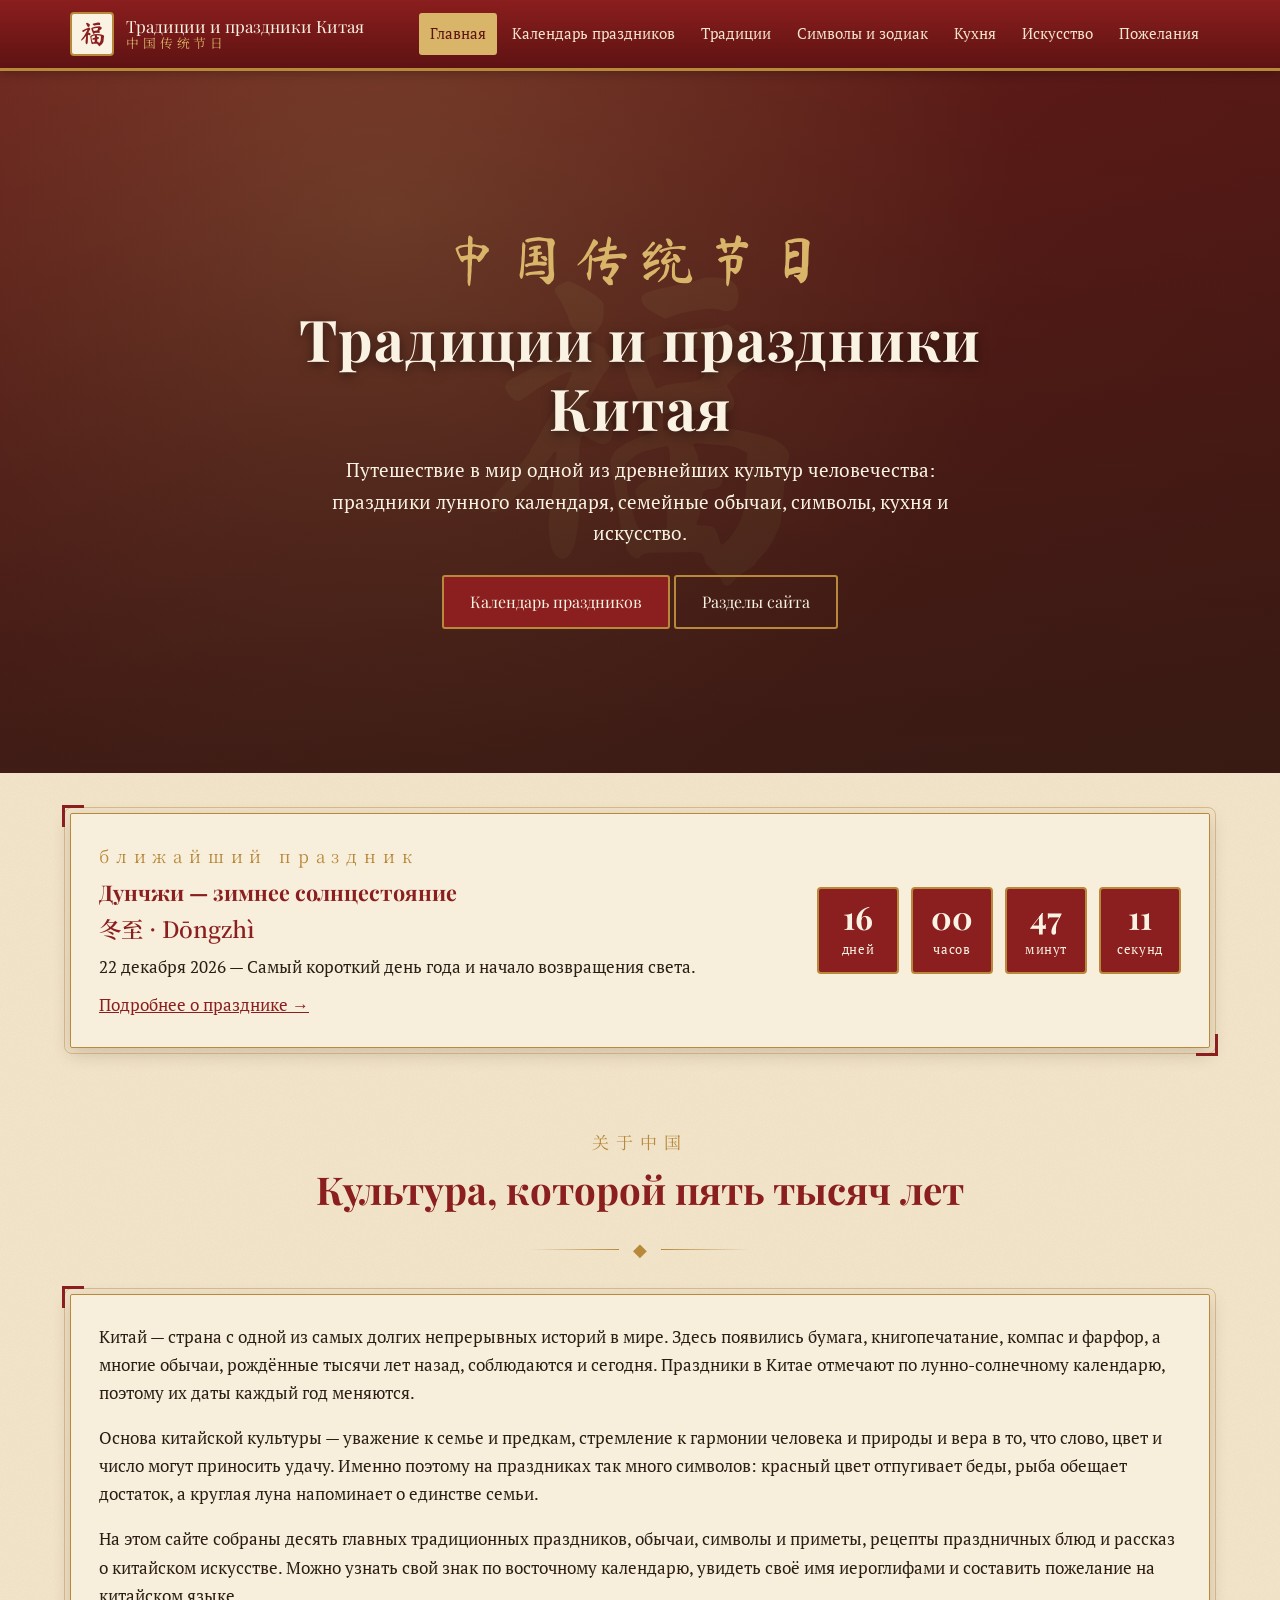
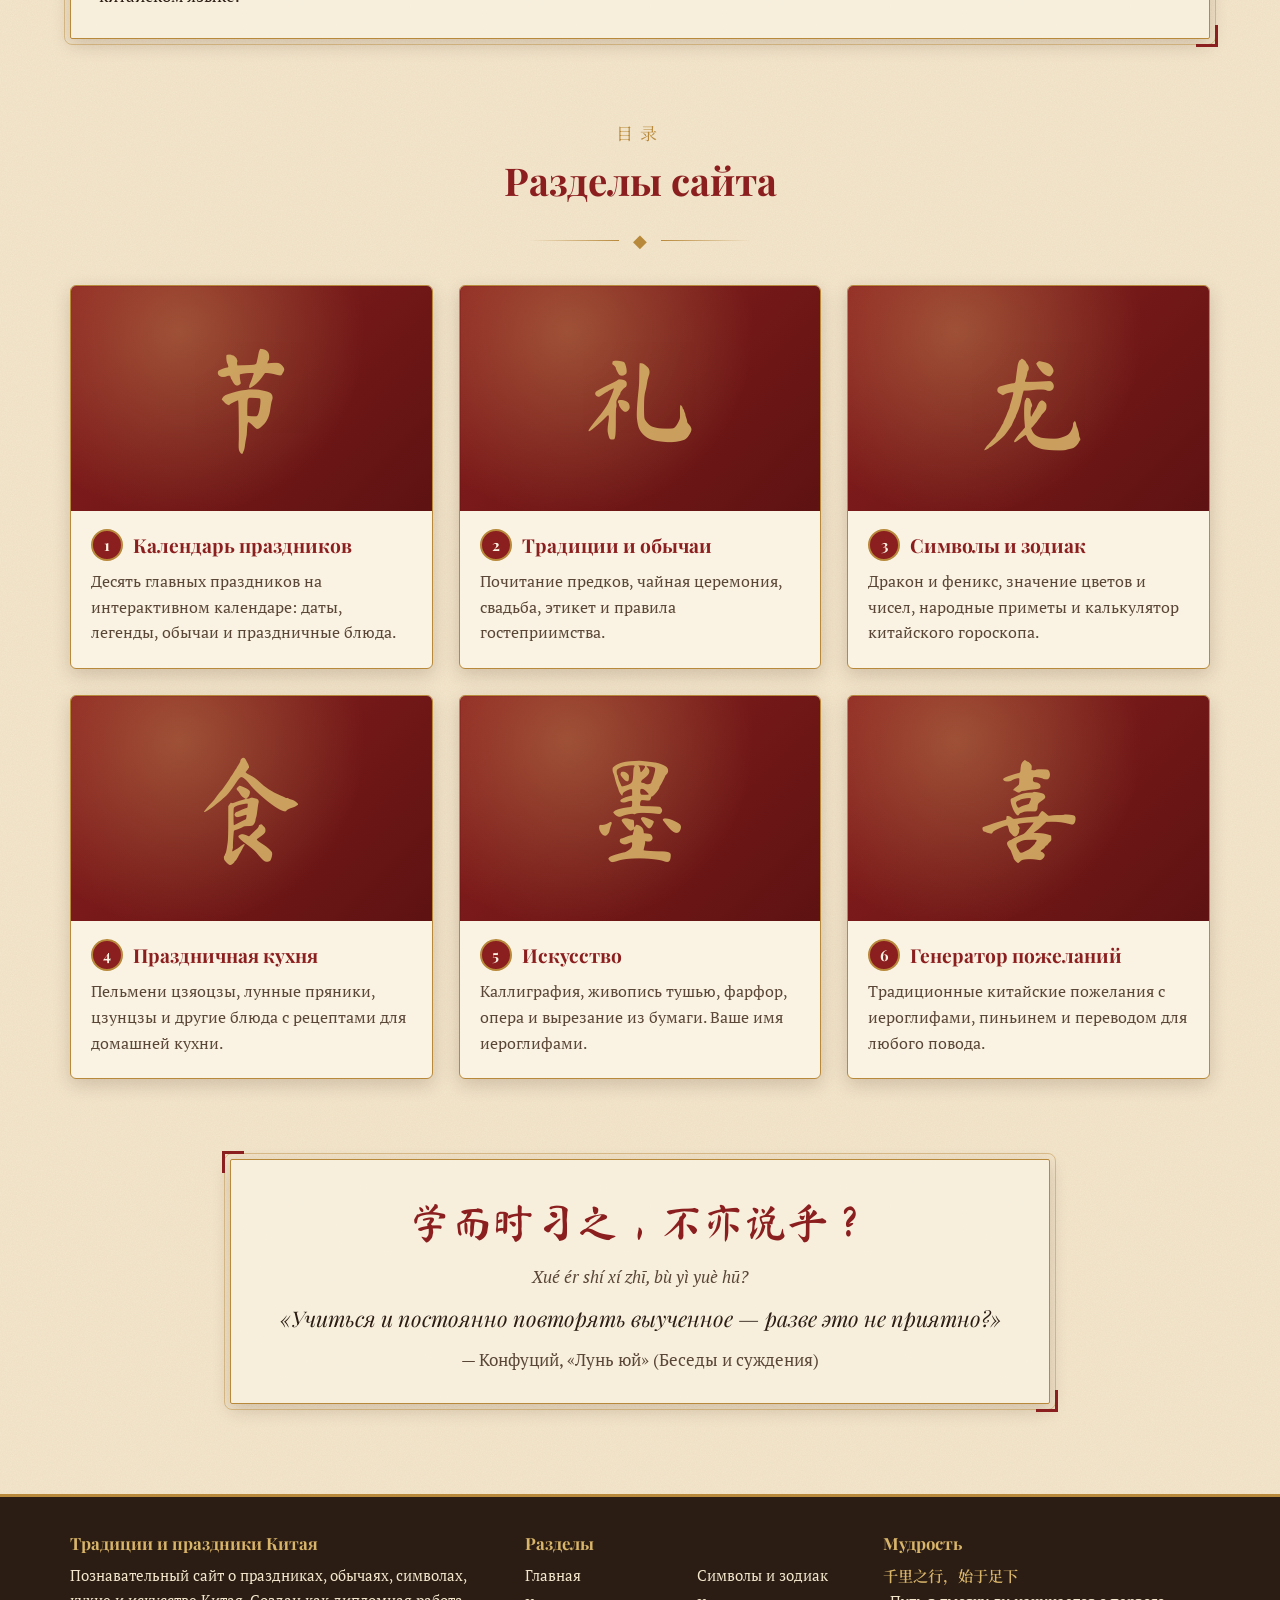
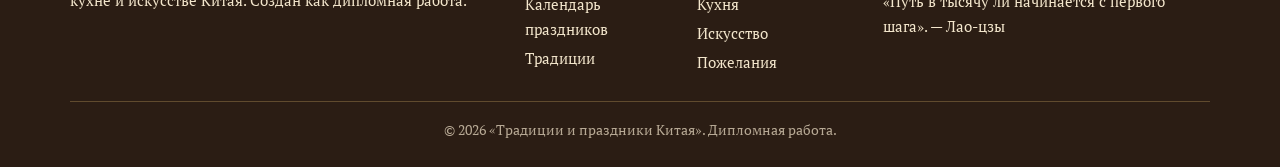
==== commit b54aaf64: "Поддержка фонового видео на главном экране Co-Authored-By: Claude Opus 5.5 <noreply@anthropic.com> C" ====
--- a/index.html
+++ b/index.html
@@ -36,6 +36,9 @@
   <main>
     <section class="hero">
       <div class="photo" data-img="assets/img/hero.jpg" data-glyph="福"></div>
+      <video class="hero-video" autoplay muted loop playsinline preload="auto" aria-hidden="true">
+        <source src="assets/video/hero.mp4" type="video/mp4">
+      </video>
       <div class="hero-content">
         <div class="hero-cn">中国传统节日</div>
         <h1>Традиции и праздники Китая</h1>
--- a/css/style.css
+++ b/css/style.css
@@ -960,3 +960,14 @@
 .cards-3 { grid-template-columns: repeat(3, 1fr); }
 @media (max-width: 900px) { .cards-3 { grid-template-columns: repeat(2, 1fr); } }
 @media (max-width: 560px) { .cards-3 { grid-template-columns: 1fr; } }
+.modal-box.frame { background: var(--parchment-light); }
+
+/* Видео на главном экране (поверх фото, под затемнением) */
+.hero-video {
+  position: absolute;
+  inset: 0;
+  width: 100%;
+  height: 100%;
+  object-fit: cover;
+}
+@media (prefers-reduced-motion: reduce) { .hero-video { display: none; } }
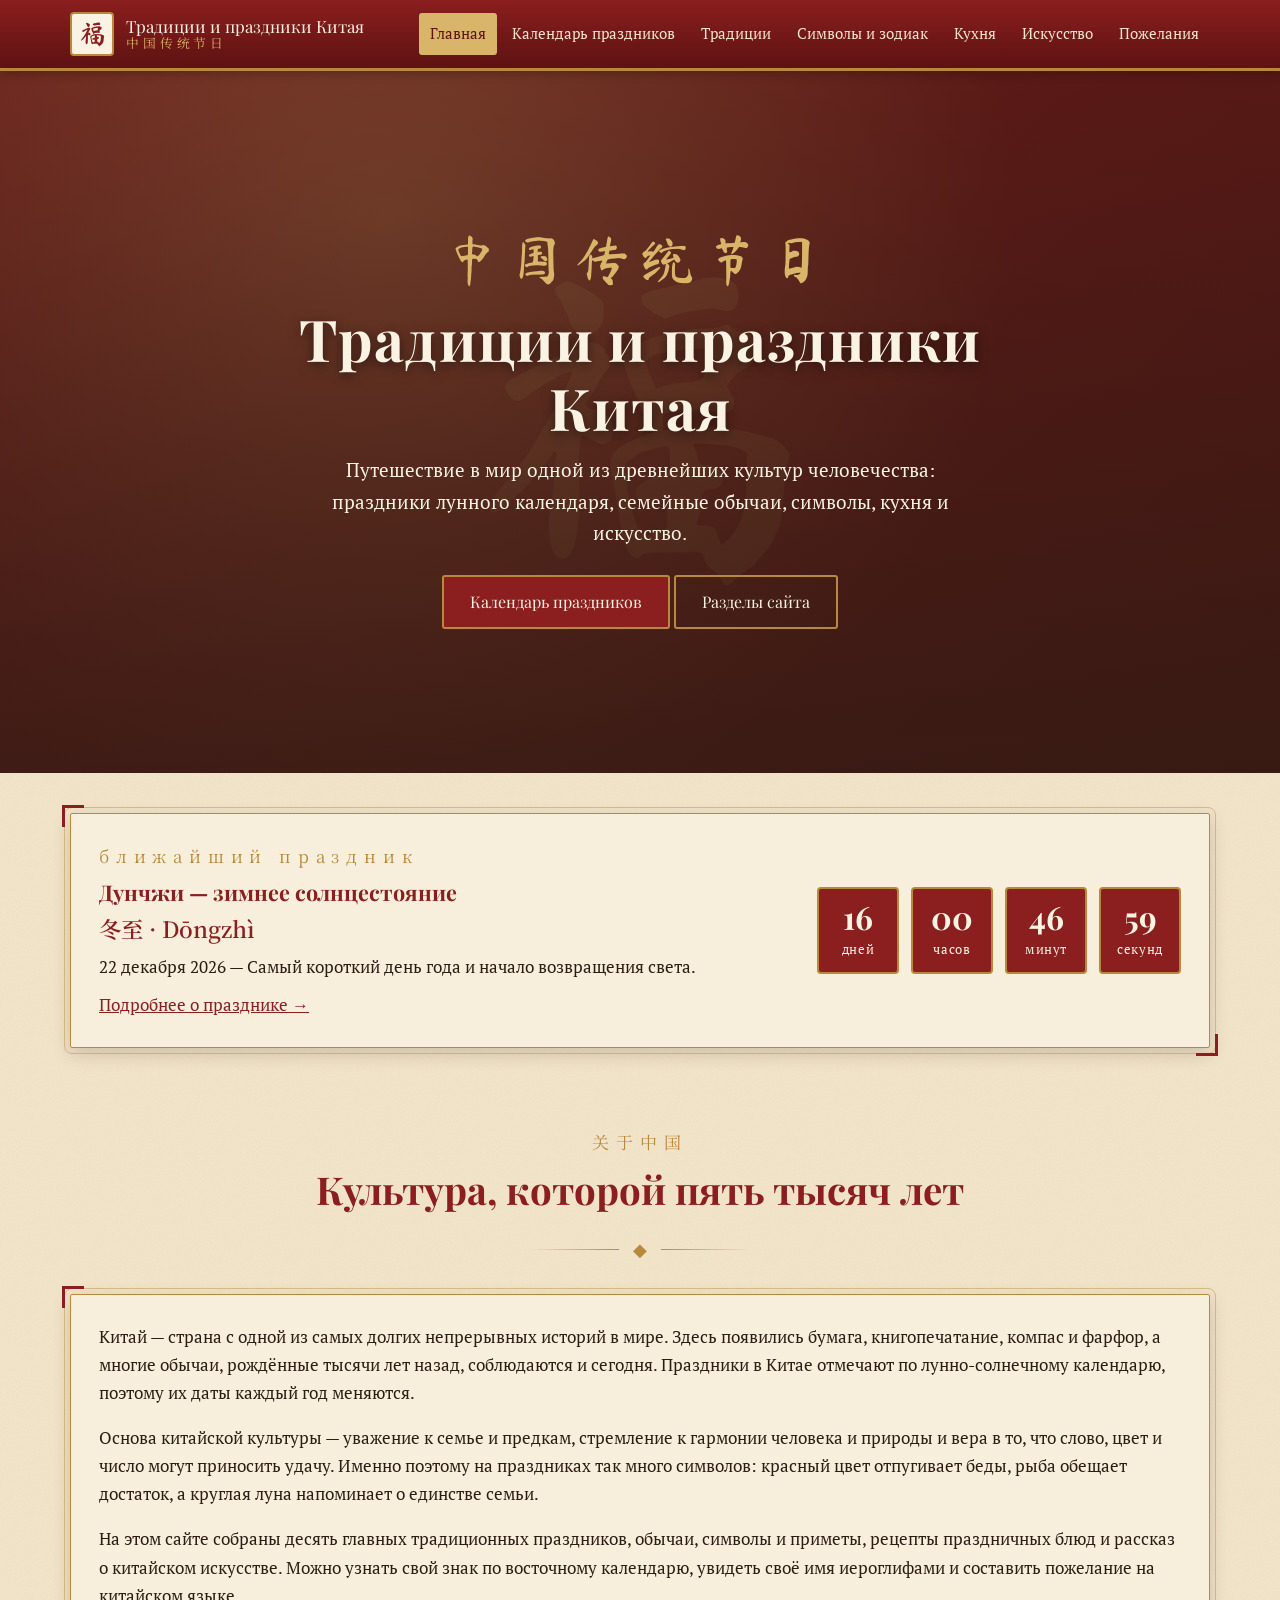
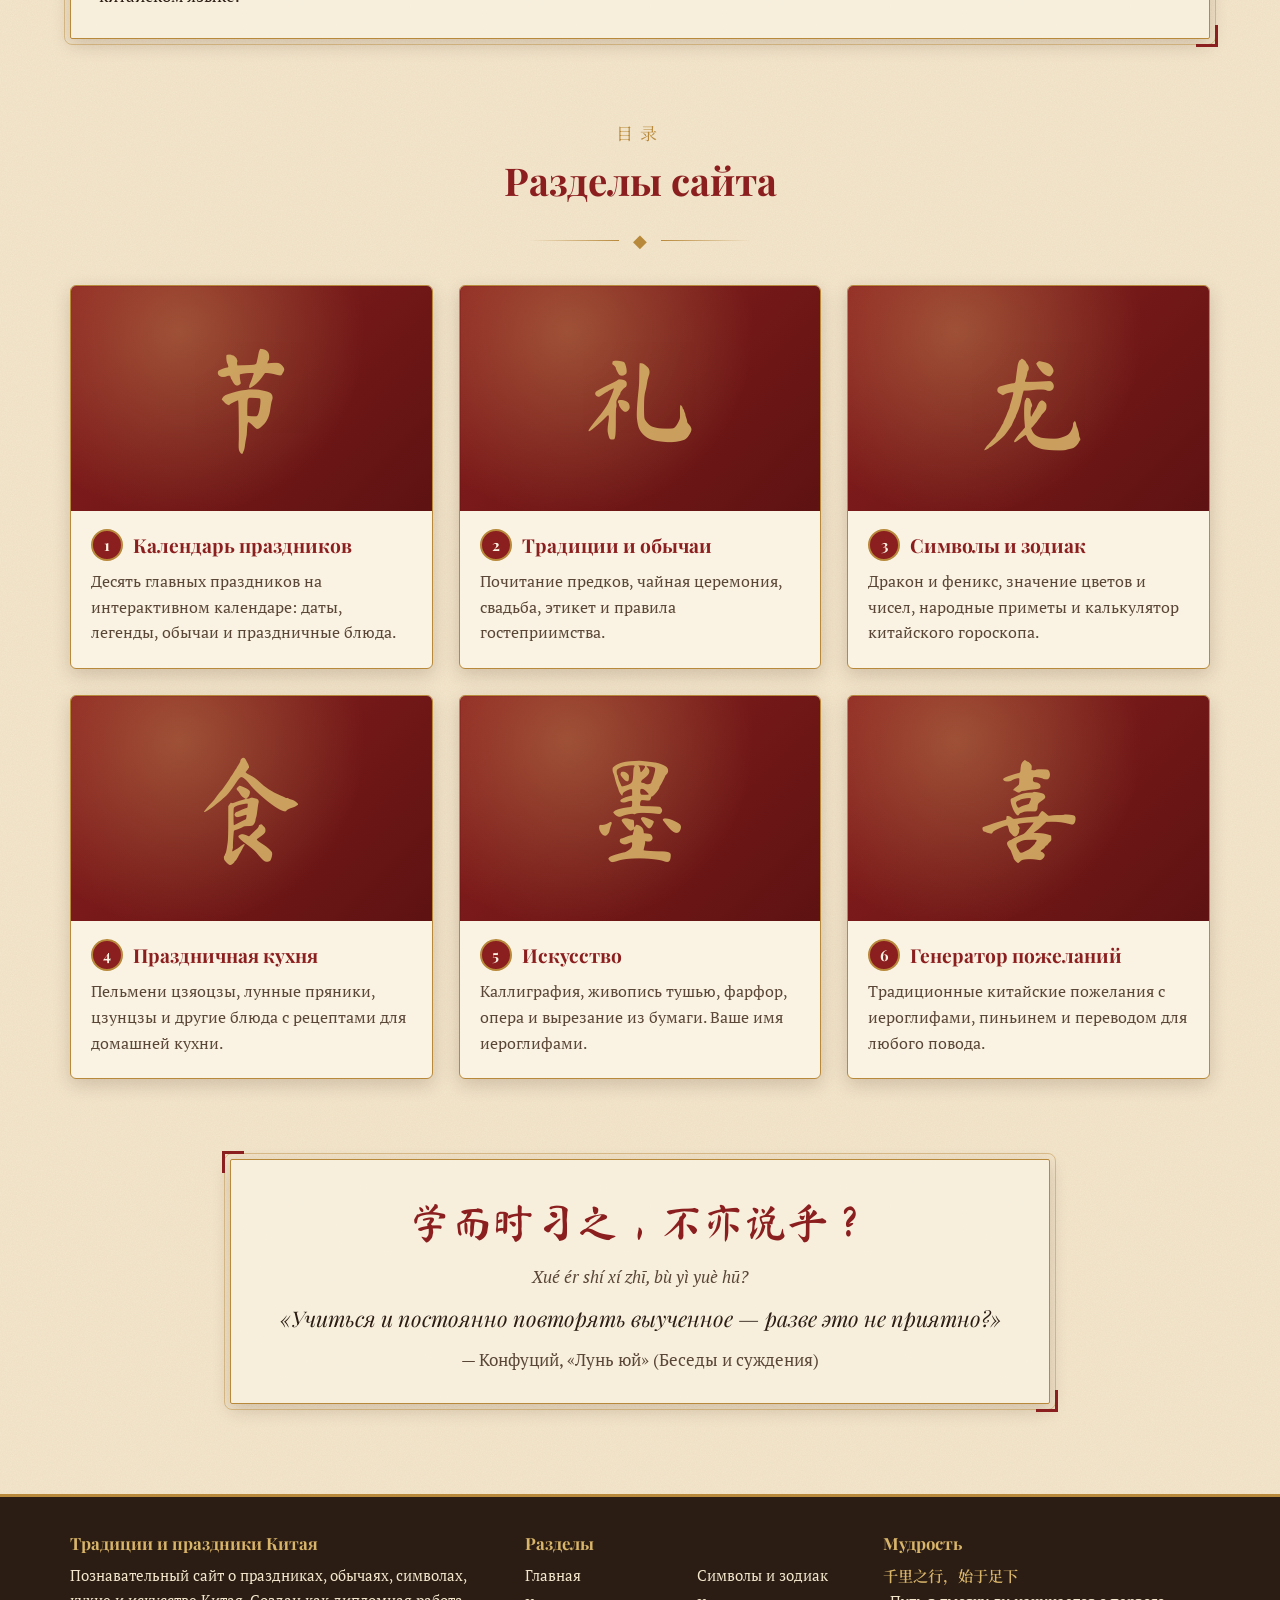
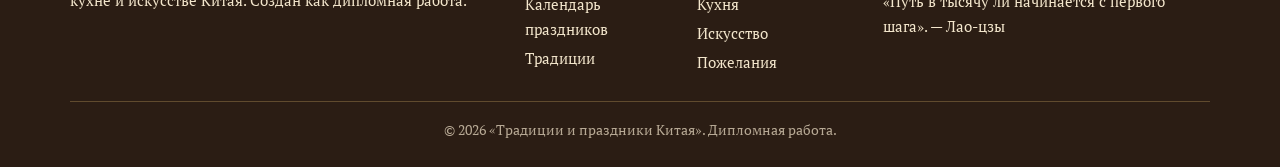
==== commit a733b8a0: "Убрать фоновое видео на главном экране: оставляем картинку Co-Authored-By: Claude Opus 5.5 <noreply@" ====
--- a/index.html
+++ b/index.html
@@ -36,9 +36,6 @@
   <main>
     <section class="hero">
       <div class="photo" data-img="assets/img/hero.jpg" data-glyph="福"></div>
-      <video class="hero-video" autoplay muted loop playsinline preload="auto" aria-hidden="true">
-        <source src="assets/video/hero.mp4" type="video/mp4">
-      </video>
       <div class="hero-content">
         <div class="hero-cn">中国传统节日</div>
         <h1>Традиции и праздники Китая</h1>
--- a/css/style.css
+++ b/css/style.css
@@ -961,13 +961,3 @@
 @media (max-width: 900px) { .cards-3 { grid-template-columns: repeat(2, 1fr); } }
 @media (max-width: 560px) { .cards-3 { grid-template-columns: 1fr; } }
 .modal-box.frame { background: var(--parchment-light); }
-
-/* Видео на главном экране (поверх фото, под затемнением) */
-.hero-video {
-  position: absolute;
-  inset: 0;
-  width: 100%;
-  height: 100%;
-  object-fit: cover;
-}
-@media (prefers-reduced-motion: reduce) { .hero-video { display: none; } }
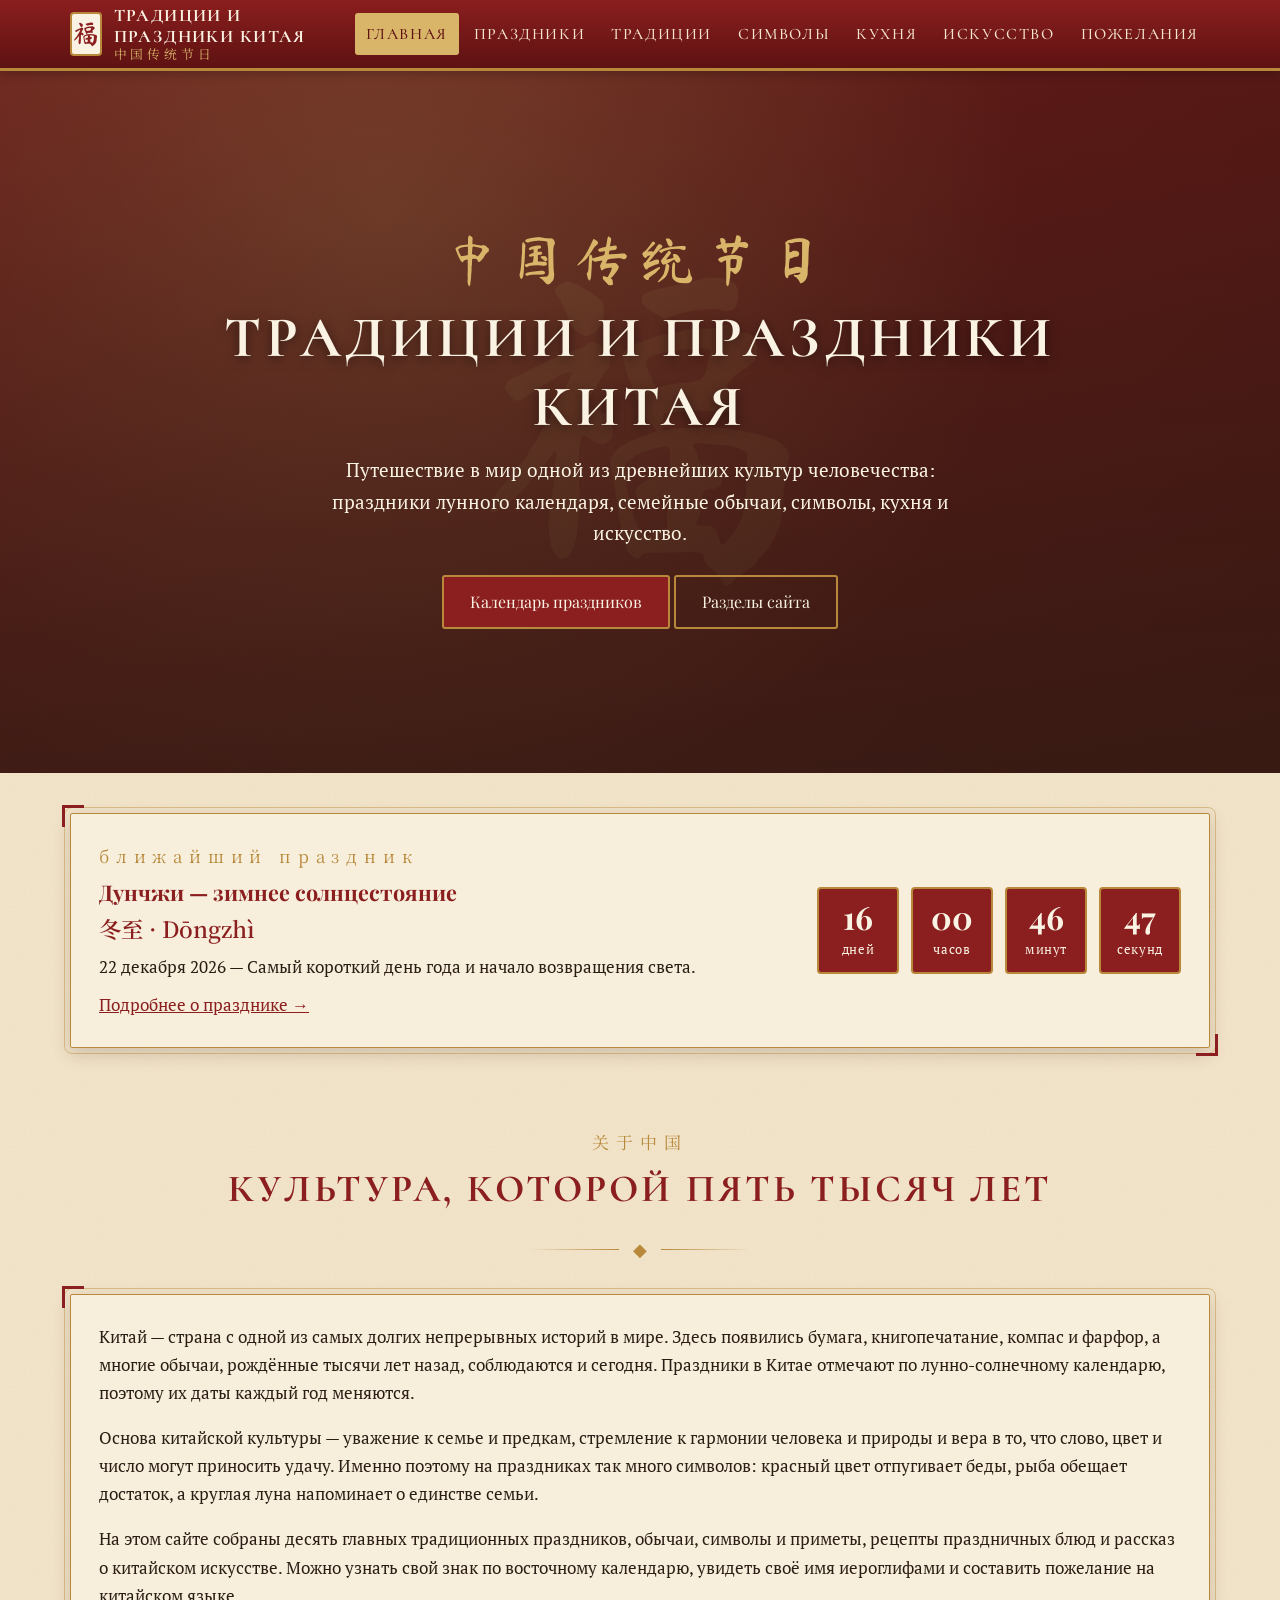
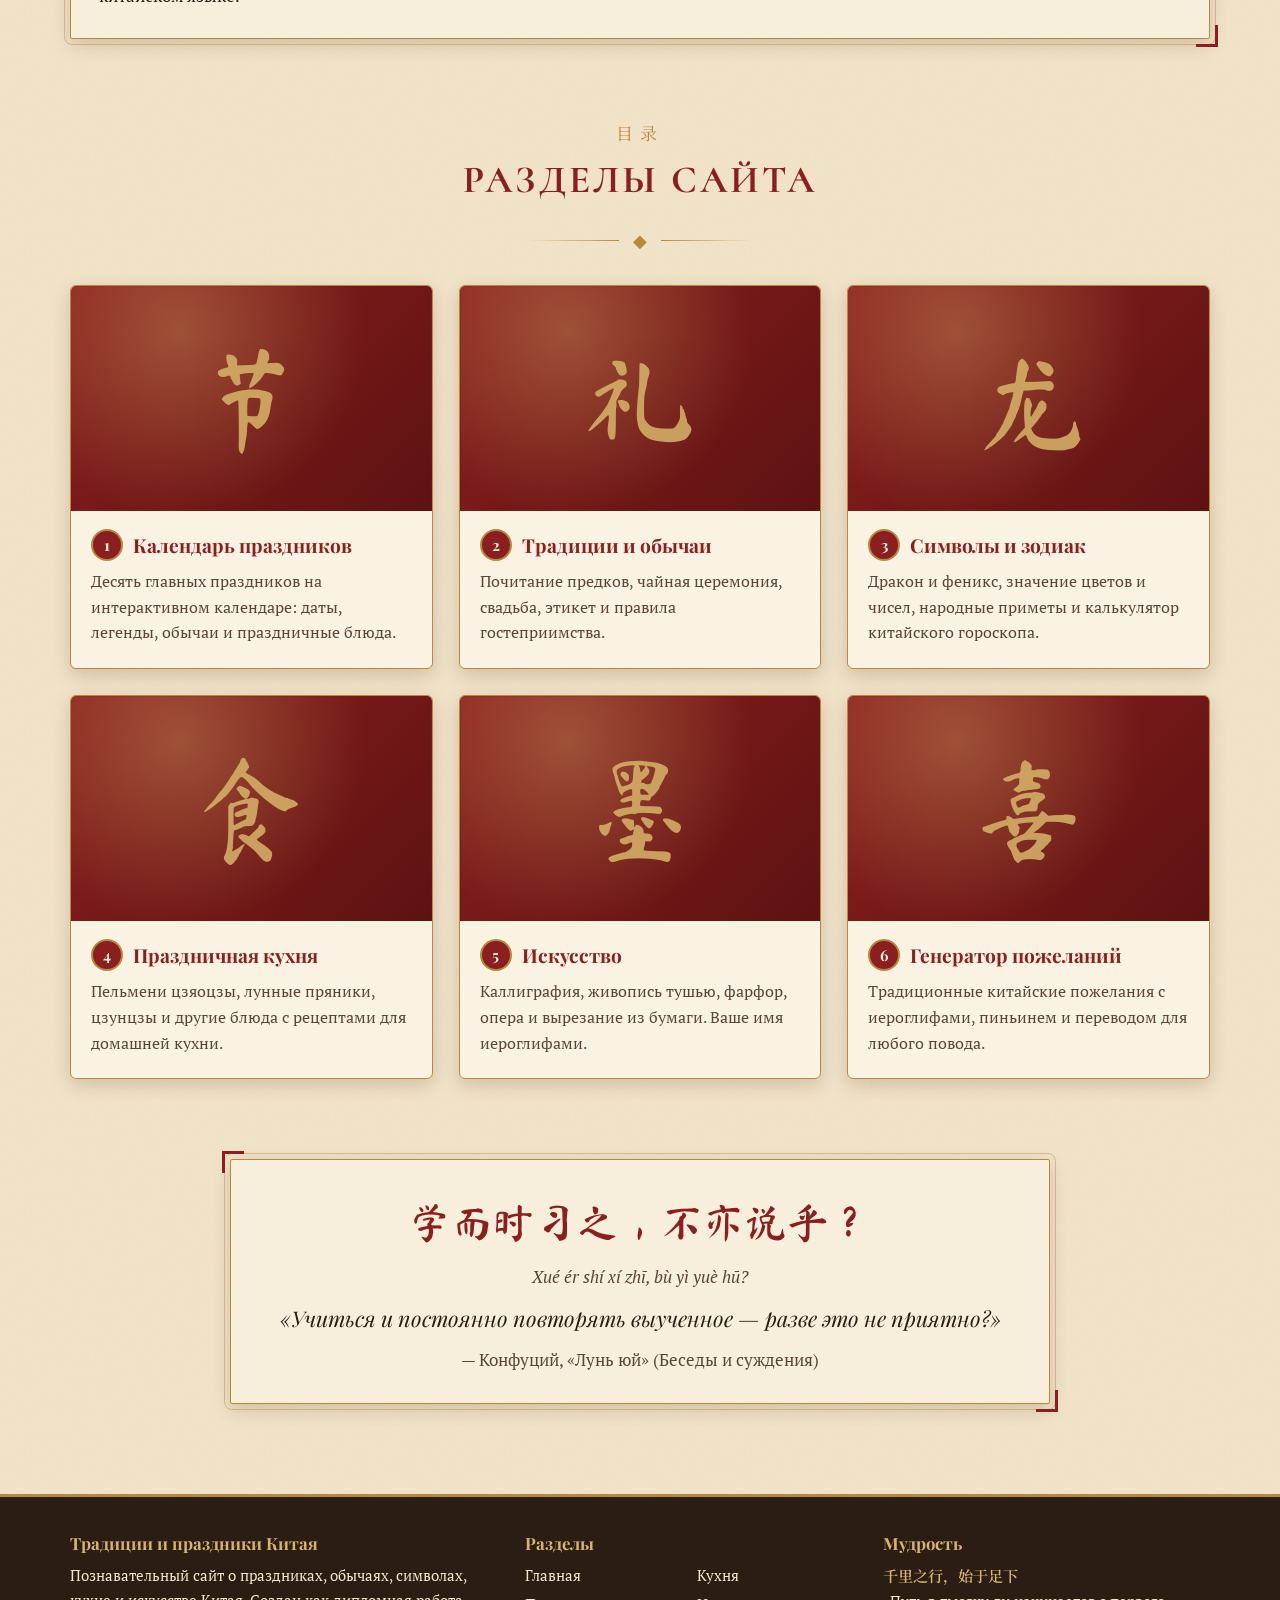
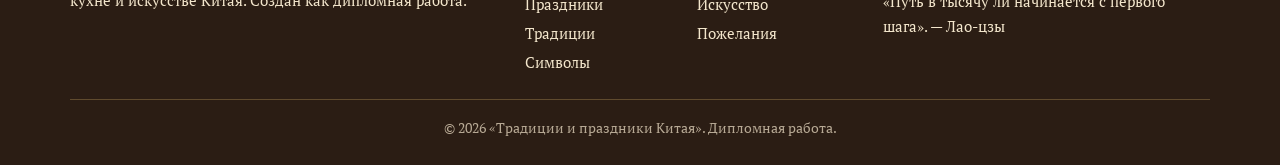
==== commit 80da96a5: "Шрифт Cormorant SC заглавными в шапке и заголовках, меню по центру Co-Authored-By: Claude Opus 5.5 <" ====
--- a/index.html
+++ b/index.html
@@ -8,7 +8,7 @@
   <link rel="icon" href="assets/favicon.svg" type="image/svg+xml">
   <link rel="preconnect" href="https://fonts.googleapis.com">
   <link rel="preconnect" href="https://fonts.gstatic.com" crossorigin>
-  <link href="https://fonts.googleapis.com/css2?family=Ma+Shan+Zheng&family=Noto+Serif+SC:wght@400;600&family=PT+Serif:ital,wght@0,400;0,700;1,400&family=Playfair+Display:wght@500;700&display=swap" rel="stylesheet">
+  <link href="https://fonts.googleapis.com/css2?family=Cormorant+SC:wght@500;700&family=Ma+Shan+Zheng&family=Noto+Serif+SC:wght@400;600&family=PT+Serif:ital,wght@0,400;0,700;1,400&family=Playfair+Display:wght@500;700&display=swap" rel="stylesheet">
   <link rel="stylesheet" href="css/style.css">
 </head>
 <body>
@@ -22,9 +22,9 @@
       <nav class="nav">
         <ul>
           <li><a href="index.html" class="active">Главная</a></li>
-          <li><a href="holidays.html">Календарь праздников</a></li>
+          <li><a href="holidays.html">Праздники</a></li>
           <li><a href="traditions.html">Традиции</a></li>
-          <li><a href="symbols.html">Символы и зодиак</a></li>
+          <li><a href="symbols.html">Символы</a></li>
           <li><a href="cuisine.html">Кухня</a></li>
           <li><a href="art.html">Искусство</a></li>
           <li><a href="wishes.html">Пожелания</a></li>
@@ -157,9 +157,9 @@
           <h4>Разделы</h4>
           <ul>
             <li><a href="index.html">Главная</a></li>
-            <li><a href="holidays.html">Календарь праздников</a></li>
+            <li><a href="holidays.html">Праздники</a></li>
             <li><a href="traditions.html">Традиции</a></li>
-            <li><a href="symbols.html">Символы и зодиак</a></li>
+            <li><a href="symbols.html">Символы</a></li>
             <li><a href="cuisine.html">Кухня</a></li>
             <li><a href="art.html">Искусство</a></li>
             <li><a href="wishes.html">Пожелания</a></li>
--- a/css/style.css
+++ b/css/style.css
@@ -15,6 +15,7 @@
   --ink-soft: #5a4636;
   --jade: #3f6b5a;
 
+  --font-display: "Cormorant SC", "Playfair Display", Georgia, serif;
   --font-head: "Playfair Display", "PT Serif", Georgia, serif;
   --font-body: "PT Serif", Georgia, serif;
   --font-brush: "Ma Shan Zheng", "Noto Serif SC", serif;
@@ -961,3 +962,22 @@
 @media (max-width: 900px) { .cards-3 { grid-template-columns: repeat(2, 1fr); } }
 @media (max-width: 560px) { .cards-3 { grid-template-columns: 1fr; } }
 .modal-box.frame { background: var(--parchment-light); }
+
+/* Шрифт шапки и главных заголовков: Cormorant SC, заглавные буквы */
+.logo-text,
+.nav a,
+h1,
+h2 {
+  font-family: var(--font-display);
+  font-weight: 700;
+  text-transform: uppercase;
+  letter-spacing: 0.08em;
+}
+.logo-text { font-size: 1.1rem; }
+.logo-text small { font-weight: 400; text-transform: none; }
+.nav a {
+  font-weight: 500;
+  font-size: 1rem;
+  letter-spacing: 0.1em;
+  text-align: center;
+}
